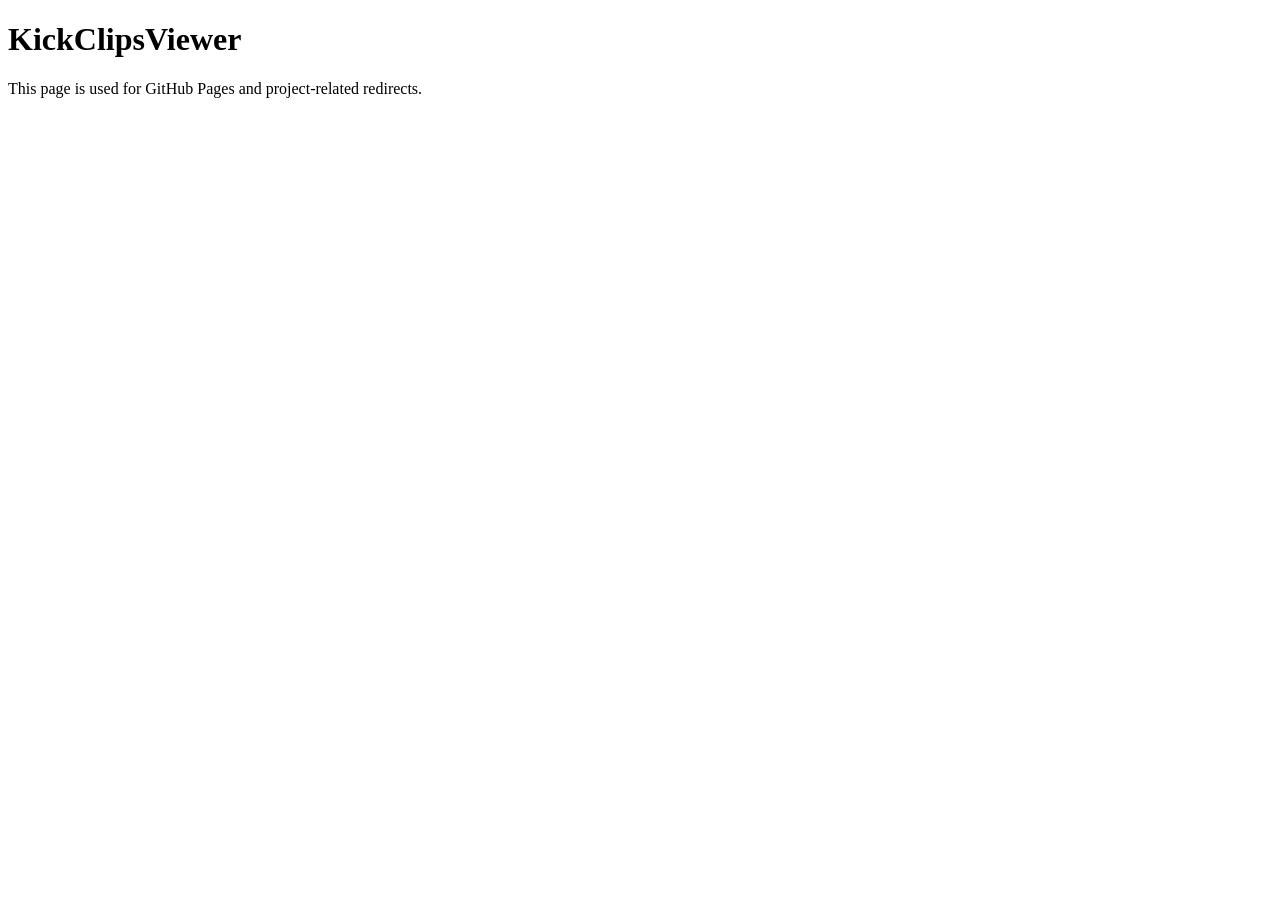
==== index.html @ 51bfd982 "index.html" ====
<!DOCTYPE html>
<html lang="en">
<head>
    <meta charset="UTF-8">
    <meta name="viewport" content="width=device-width, initial-scale=1.0">
    <title>KickClipsViewer</title>
</head>
<body>
    <h1>KickClipsViewer</h1>
    <p>This page is used for GitHub Pages and project-related redirects.</p>
</body>
</html>
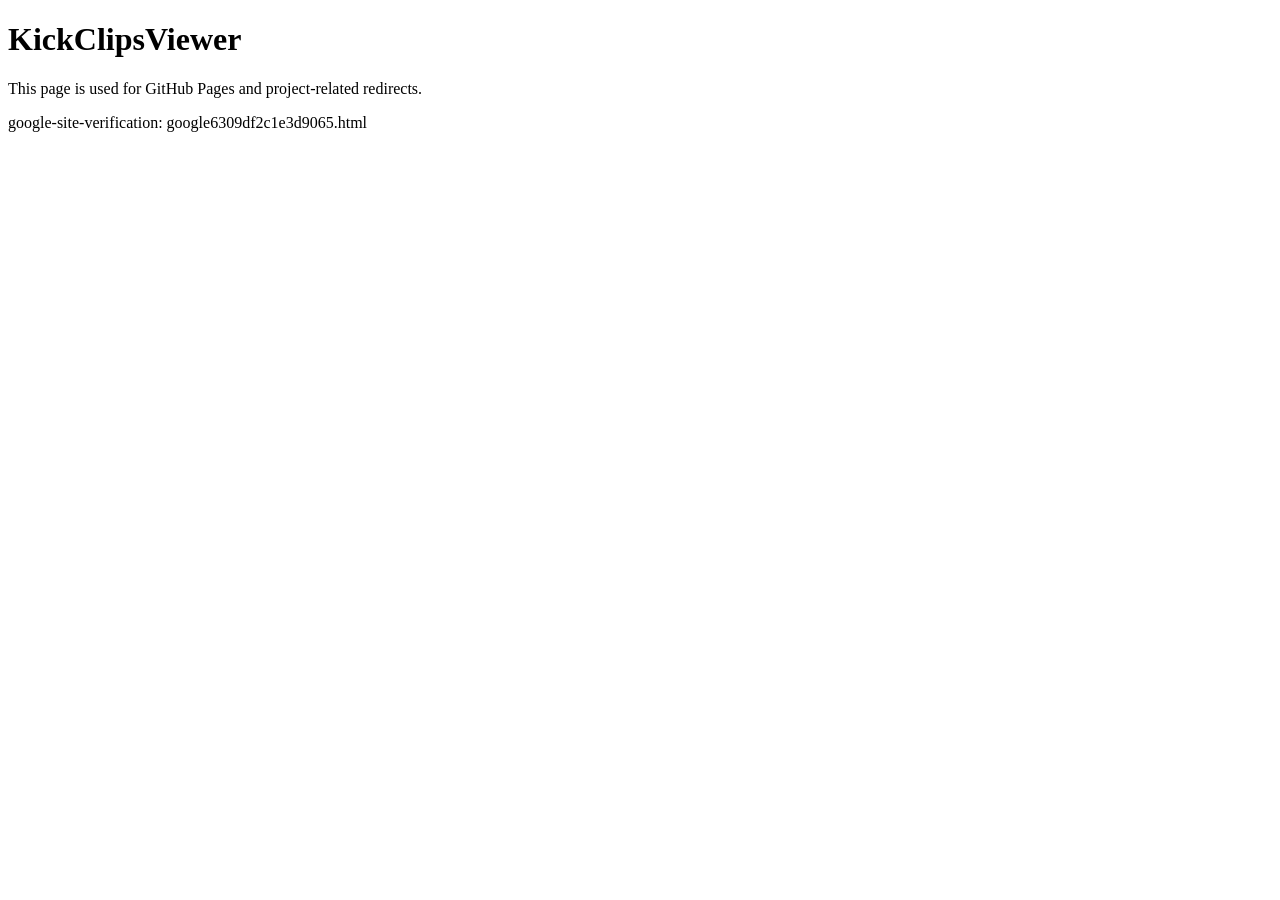
==== commit 5c085d59: "Update index.html" ====
--- a/index.html
+++ b/index.html
@@ -10,3 +10,5 @@
     <p>This page is used for GitHub Pages and project-related redirects.</p>
 </body>
 </html>
+
+google-site-verification: google6309df2c1e3d9065.html
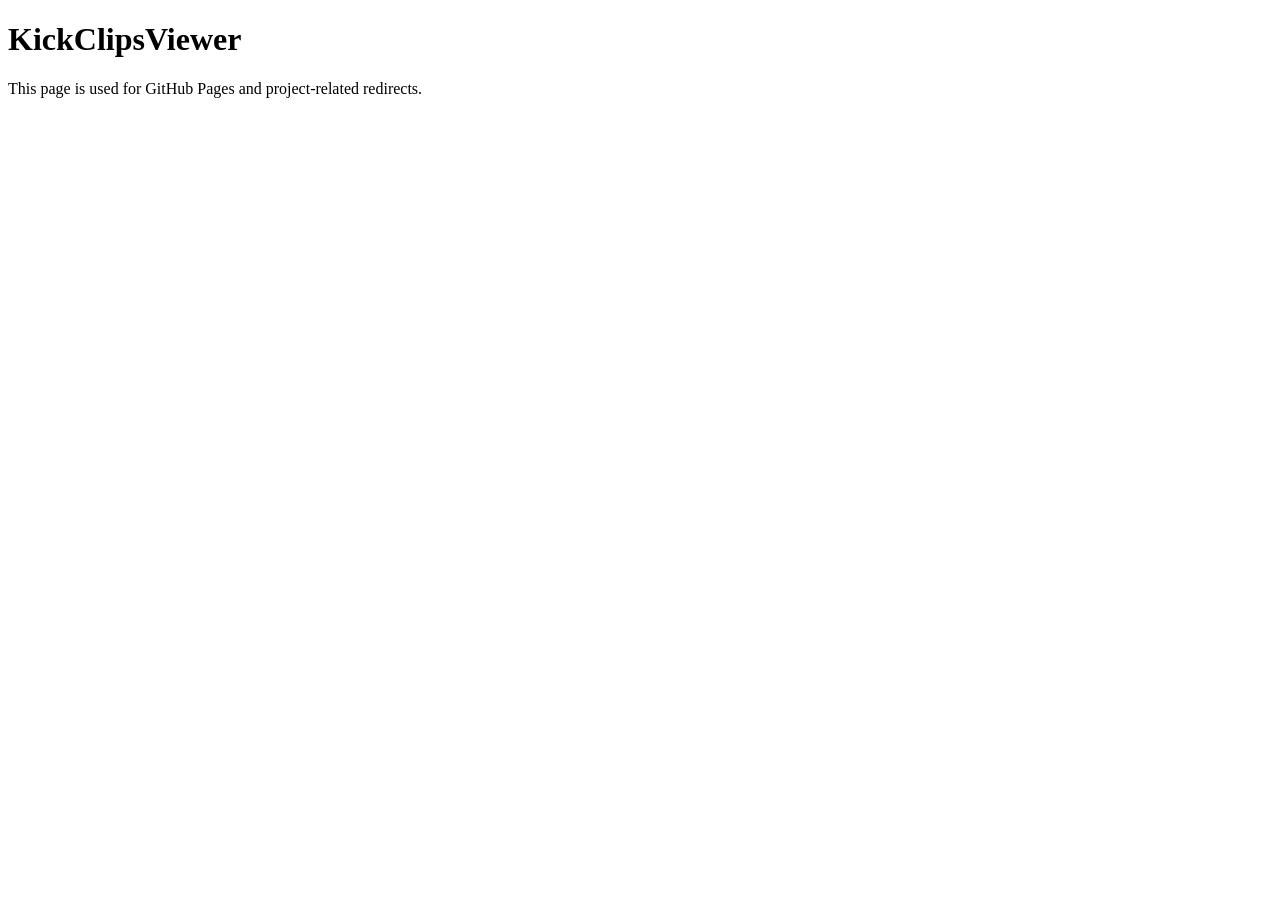
==== commit 7a758fb8: "Update index.html" ====
--- a/index.html
+++ b/index.html
@@ -10,5 +10,3 @@
     <p>This page is used for GitHub Pages and project-related redirects.</p>
 </body>
 </html>
-
-google-site-verification: google6309df2c1e3d9065.html
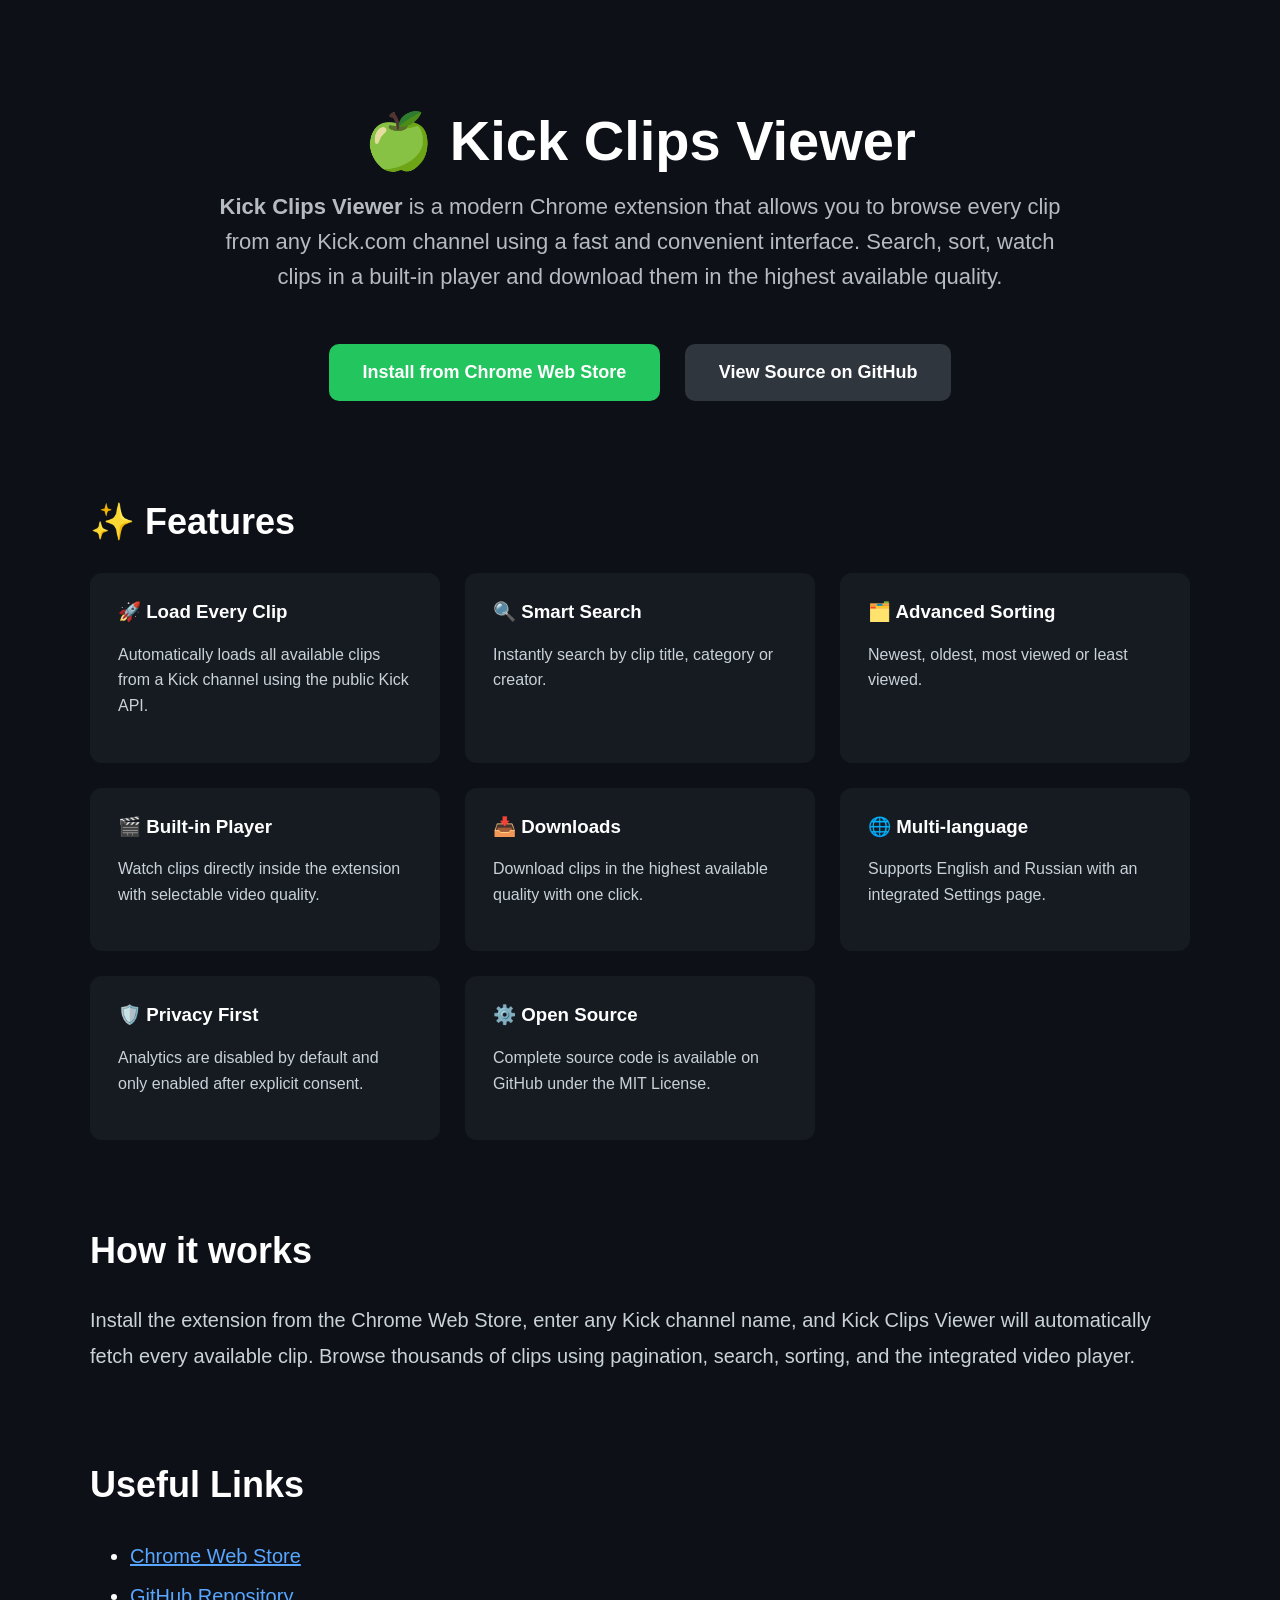
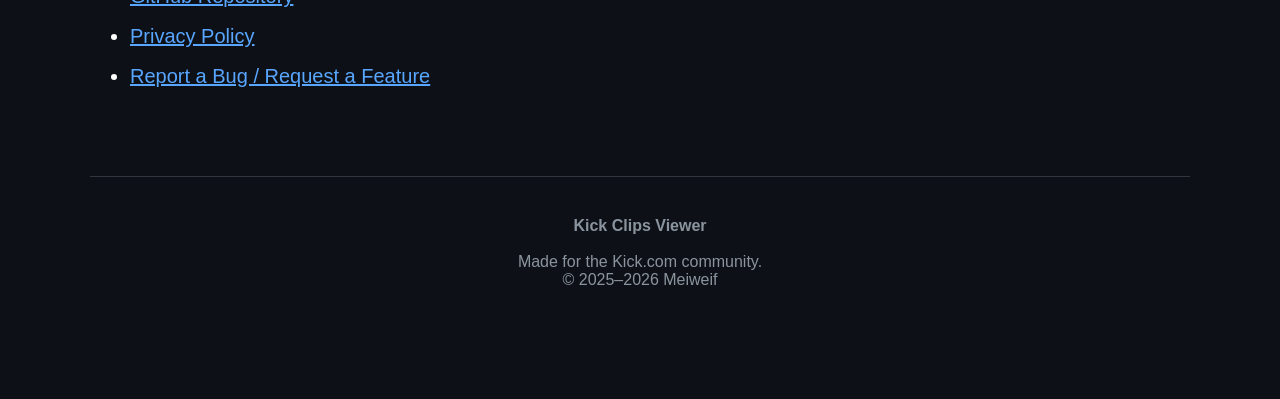
==== commit 33bc201d: "Update index.html" ====
--- a/index.html
+++ b/index.html
@@ -1,12 +1,262 @@
 <!DOCTYPE html>
 <html lang="en">
 <head>
-    <meta charset="UTF-8">
-    <meta name="viewport" content="width=device-width, initial-scale=1.0">
-    <title>KickClipsViewer</title>
+<meta charset="UTF-8">
+<meta name="viewport" content="width=device-width, initial-scale=1.0">
+
+<title>Kick Clips Viewer — Chrome Extension</title>
+
+<meta name="description" content="Browse every Kick.com clip with advanced search, sorting, built-in player and downloads.">
+
+<style>
+body{
+    margin:0;
+    font-family:Inter,Segoe UI,Arial,sans-serif;
+    background:#0d1117;
+    color:#fff;
+}
+
+.container{
+    max-width:1100px;
+    margin:auto;
+    padding:70px 25px;
+}
+
+.hero{
+    text-align:center;
+}
+
+h1{
+    font-size:56px;
+    margin-bottom:15px;
+}
+
+.hero p{
+    color:#b5bac3;
+    font-size:22px;
+    max-width:850px;
+    margin:auto;
+    line-height:1.6;
+}
+
+.buttons{
+    margin-top:40px;
+}
+
+.button{
+    display:inline-block;
+    margin:10px;
+    padding:18px 34px;
+    border-radius:10px;
+    text-decoration:none;
+    font-weight:bold;
+    font-size:18px;
+}
+
+.primary{
+    background:#22c55e;
+    color:white;
+}
+
+.secondary{
+    background:#30363d;
+    color:white;
+}
+
+section{
+    margin-top:90px;
+}
+
+h2{
+    font-size:36px;
+    margin-bottom:30px;
+}
+
+.grid{
+    display:grid;
+    grid-template-columns:repeat(auto-fit,minmax(260px,1fr));
+    gap:25px;
+}
+
+.card{
+    background:#161b22;
+    padding:28px;
+    border-radius:12px;
+}
+
+.card h3{
+    margin-top:0;
+}
+
+.card p{
+    color:#c9d1d9;
+    line-height:1.6;
+}
+
+footer{
+    text-align:center;
+    color:#8b949e;
+    margin-top:80px;
+    padding:40px;
+    border-top:1px solid #30363d;
+}
+
+a{
+    color:#58a6ff;
+}
+</style>
+
 </head>
+
 <body>
-    <h1>KickClipsViewer</h1>
-    <p>This page is used for GitHub Pages and project-related redirects.</p>
+
+<div class="container">
+
+<div class="hero">
+
+<h1>🍏 Kick Clips Viewer</h1>
+
+<p>
+
+<b>Kick Clips Viewer</b> is a modern Chrome extension that allows you to browse
+every clip from any Kick.com channel using a fast and convenient interface.
+
+Search, sort, watch clips in a built-in player and download them in the highest
+available quality.
+
+</p>
+
+<div class="buttons">
+
+<a class="button primary"
+href="https://chrome.google.com/webstore/detail/meoibohhadloigepepfdnmgbelhlocgp">
+
+Install from Chrome Web Store
+
+</a>
+
+<a class="button secondary"
+href="https://github.com/Meiweif/KickClipsViewer">
+
+View Source on GitHub
+
+</a>
+
+</div>
+
+</div>
+
+<section>
+
+<h2>✨ Features</h2>
+
+<div class="grid">
+
+<div class="card">
+<h3>🚀 Load Every Clip</h3>
+<p>Automatically loads all available clips from a Kick channel using the public Kick API.</p>
+</div>
+
+<div class="card">
+<h3>🔍 Smart Search</h3>
+<p>Instantly search by clip title, category or creator.</p>
+</div>
+
+<div class="card">
+<h3>🗂️ Advanced Sorting</h3>
+<p>Newest, oldest, most viewed or least viewed.</p>
+</div>
+
+<div class="card">
+<h3>🎬 Built-in Player</h3>
+<p>Watch clips directly inside the extension with selectable video quality.</p>
+</div>
+
+<div class="card">
+<h3>📥 Downloads</h3>
+<p>Download clips in the highest available quality with one click.</p>
+</div>
+
+<div class="card">
+<h3>🌐 Multi-language</h3>
+<p>Supports English and Russian with an integrated Settings page.</p>
+</div>
+
+<div class="card">
+<h3>🛡️ Privacy First</h3>
+<p>Analytics are disabled by default and only enabled after explicit consent.</p>
+</div>
+
+<div class="card">
+<h3>⚙️ Open Source</h3>
+<p>Complete source code is available on GitHub under the MIT License.</p>
+</div>
+
+</div>
+
+</section>
+
+<section>
+
+<h2>How it works</h2>
+
+<p style="font-size:20px;line-height:1.8;color:#c9d1d9">
+
+Install the extension from the Chrome Web Store, enter any Kick channel name,
+and Kick Clips Viewer will automatically fetch every available clip.
+
+Browse thousands of clips using pagination, search, sorting, and the integrated
+video player.
+
+</p>
+
+</section>
+
+<section>
+
+<h2>Useful Links</h2>
+
+<ul style="font-size:20px;line-height:2">
+
+<li>
+<a href="https://chrome.google.com/webstore/detail/meoibohhadloigepepfdnmgbelhlocgp">
+Chrome Web Store
+</a>
+</li>
+
+<li>
+<a href="https://github.com/Meiweif/KickClipsViewer">
+GitHub Repository
+</a>
+</li>
+
+<li>
+<a href="PRIVACY_POLICY.html">
+Privacy Policy
+</a>
+</li>
+
+<li>
+<a href="https://github.com/Meiweif/KickClipsViewer/issues">
+Report a Bug / Request a Feature
+</a>
+</li>
+
+</ul>
+
+</section>
+
+<footer>
+
+<b>Kick Clips Viewer</b><br><br>
+
+Made for the Kick.com community.<br>
+
+© 2025–2026 Meiweif
+
+</footer>
+
+</div>
+
 </body>
 </html>
